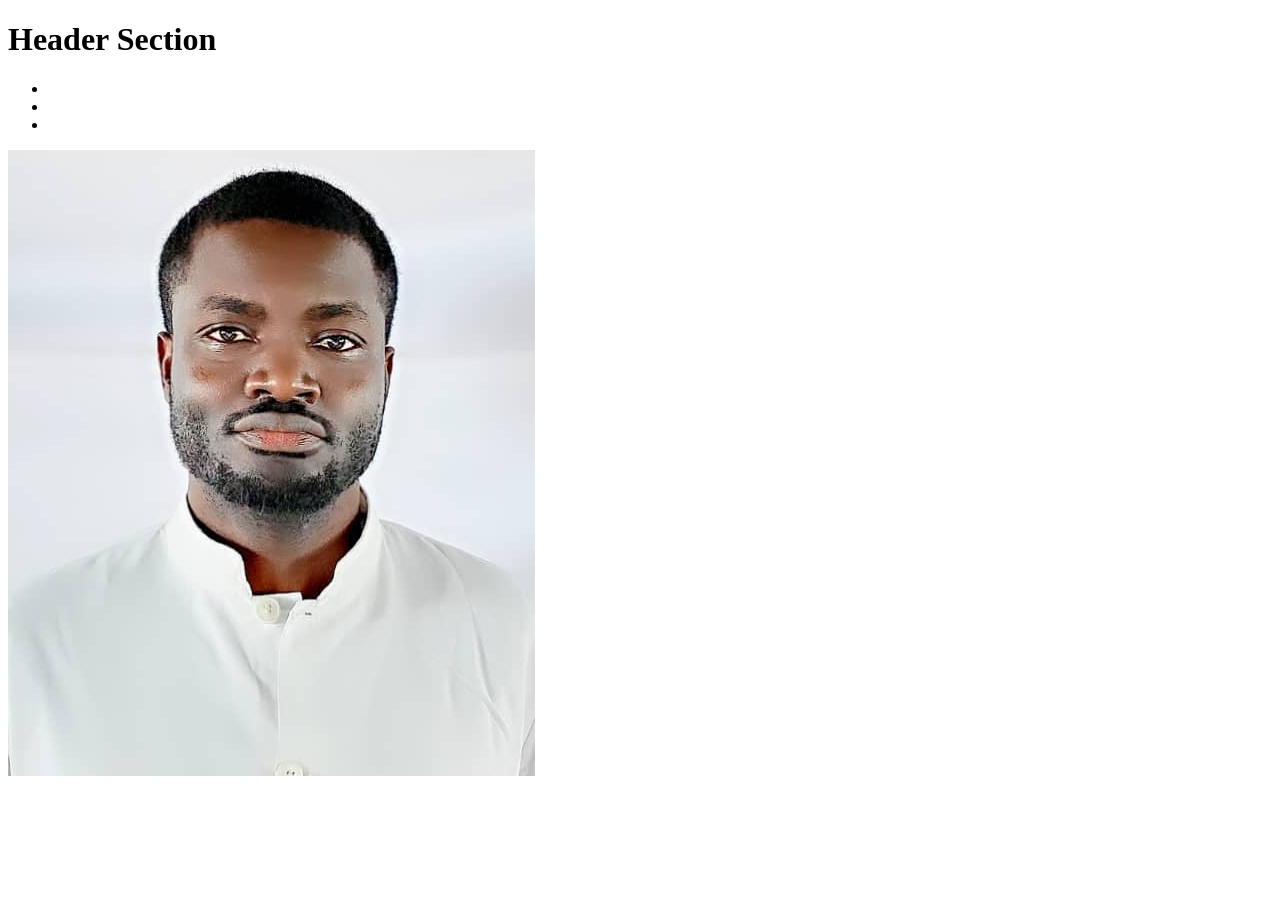
==== index.html @ 9ecb87b6 "tr skjnd" ====
<!DOCTYPE html>
<html lang="en">
<head>
    <meta charset="UTF-8">
    <meta name="viewport" content="width=device-width, initial-scale=1.0">
    <title>education</title>
</head>
<body>
    <header>
        <h1> Header Section</h1>
        <nav>
            <ul>
                <li><a href=""></a></li>
                <li><a href=""></a></li>
                <li><a href=""></a></li>
            </ul>
        </nav>
    </header>
    <section>
        <img src="IMG-20251019-WA0015.jpg" alt="" sizes="" srcset="">
    </section>
</body>
</html>
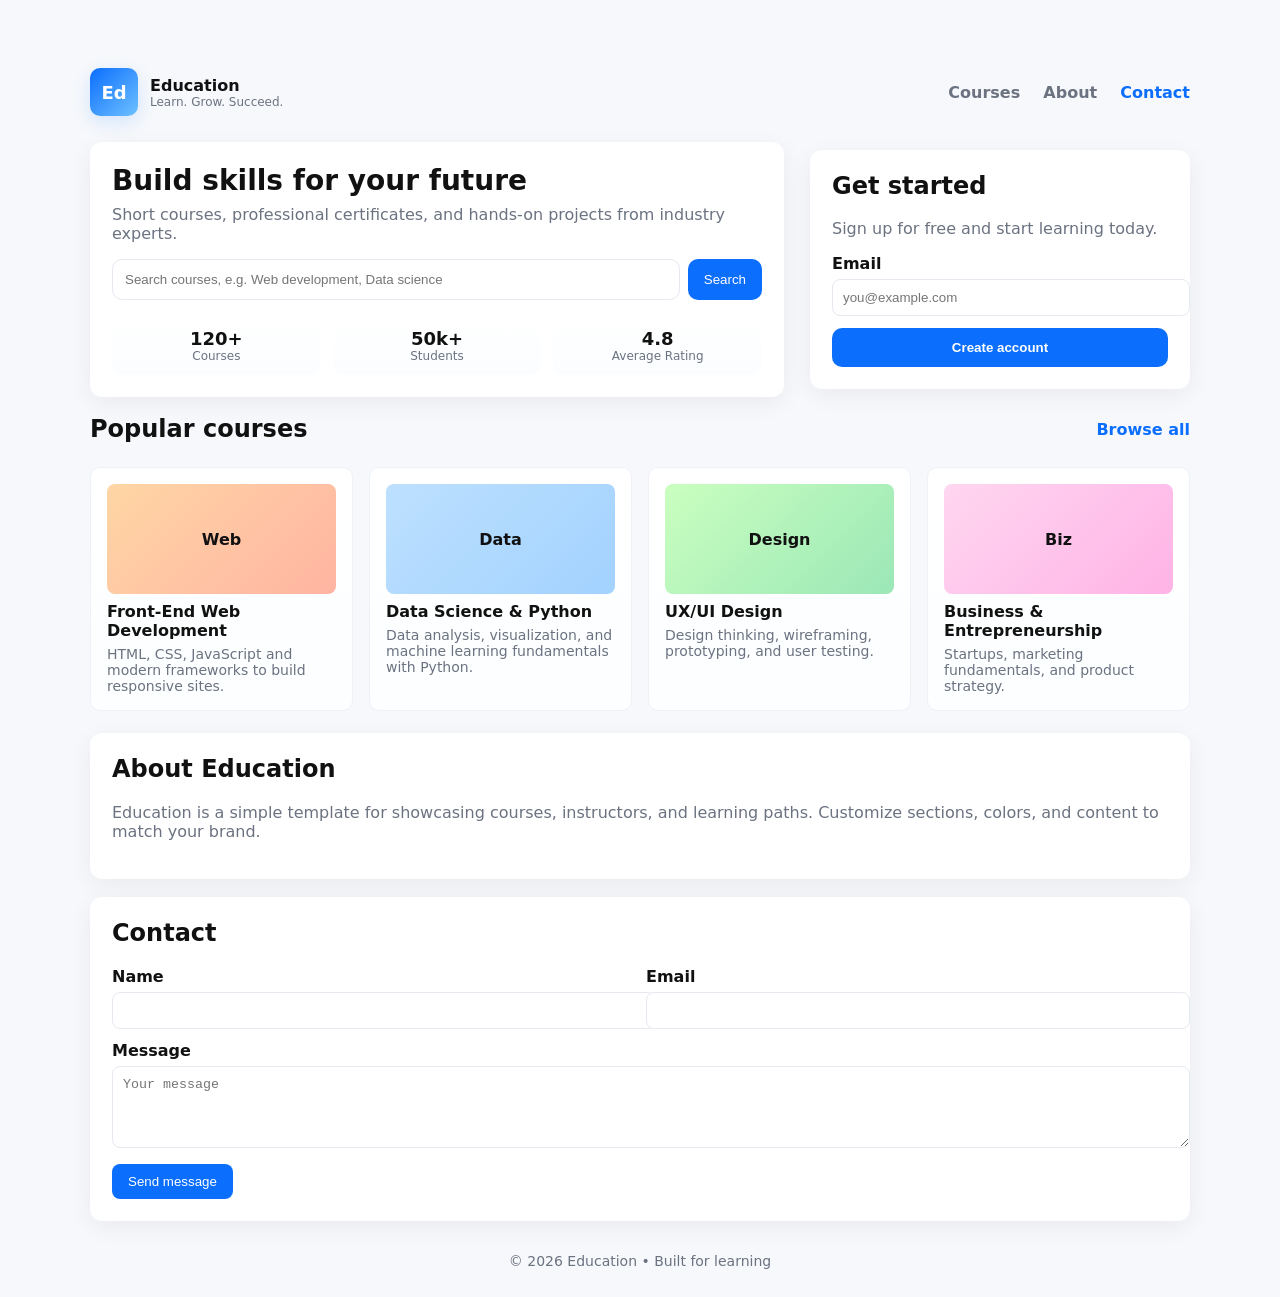
==== commit 69735634: "it hi" ====
--- a/index.html
+++ b/index.html
@@ -1,23 +1,172 @@
-<!DOCTYPE html>
+<!doctype html>
 <html lang="en">
 <head>
-    <meta charset="UTF-8">
-    <meta name="viewport" content="width=device-width, initial-scale=1.0">
-    <title>education</title>
+    <meta charset="utf-8" />
+    <meta name="viewport" content="width=device-width,initial-scale=1" />
+    <title>Education</title>
+    <style>
+        :root{
+            --bg:#f6f8fb;
+            --card:#ffffff;
+            --accent:#0b6efd;
+            --muted:#6b7280;
+            --radius:12px;
+            font-family: Inter, system-ui, -apple-system, "Segoe UI", Roboto, "Helvetica Neue", Arial;
+        }
+        html,body{height:100%;margin:0;background:var(--bg);color:#111}
+        .container{max-width:1100px;margin:40px auto;padding:28px}
+        header{display:flex;align-items:center;justify-content:space-between;gap:16px}
+        .brand{display:flex;align-items:center;gap:12px}
+        .logo{
+            width:48px;height:48px;border-radius:10px;background:linear-gradient(135deg,#0b6efd,#6ec1ff);
+            display:flex;align-items:center;justify-content:center;color:white;font-weight:700;font-size:18px;
+            box-shadow:0 6px 18px rgba(11,110,253,0.14)
+        }
+        nav a{margin-left:18px;color:var(--muted);text-decoration:none;font-weight:600}
+        nav a.primary{color:var(--accent)}
+        .hero{display:grid;grid-template-columns:1fr 380px;gap:26px;margin-top:26px;align-items:center}
+        .card{background:var(--card);padding:22px;border-radius:var(--radius);box-shadow:0 6px 24px rgba(16,24,40,0.06)}
+        h1{margin:0 0 8px 0;font-size:28px}
+        p.lead{margin:0;color:var(--muted)}
+        .search{display:flex;gap:8px;margin-top:16px}
+        .search input{flex:1;padding:12px;border:1px solid #e6e9ef;border-radius:10px}
+        .search button{background:var(--accent);color:#fff;border:0;padding:12px 16px;border-radius:10px;cursor:pointer}
+        .stats{display:flex;gap:12px;margin-top:16px}
+        .stat{flex:1;background:linear-gradient(180deg,#fff,#fbfdff);padding:12px;border-radius:10px;text-align:center}
+        .courses{display:grid;grid-template-columns:repeat(auto-fit,minmax(220px,1fr));gap:16px;margin-top:24px}
+        .course{padding:16px;border-radius:10px;background:linear-gradient(180deg,#fff,#fcfeff);border:1px solid #eef2f7}
+        .course h3{margin:8px 0 6px 0;font-size:16px}
+        .course p{margin:0;color:var(--muted);font-size:14px}
+        footer{margin-top:32px;text-align:center;color:var(--muted);font-size:14px}
+        form label{display:block;margin-bottom:6px;font-weight:600}
+        form input, form textarea{width:100%;padding:10px;border:1px solid #e6e9ef;border-radius:8px}
+        .row{display:flex;gap:12px}
+        @media (max-width:880px){
+            .hero{grid-template-columns:1fr}
+        }
+    </style>
 </head>
 <body>
-    <header>
-        <h1> Header Section</h1>
-        <nav>
-            <ul>
-                <li><a href=""></a></li>
-                <li><a href=""></a></li>
-                <li><a href=""></a></li>
-            </ul>
-        </nav>
-    </header>
-    <section>
-        <img src="IMG-20251019-WA0015.jpg" alt="" sizes="" srcset="">
-    </section>
+    <div class="container">
+        <header>
+            <div class="brand">
+                <div class="logo">Ed</div>
+                <div>
+                    <div style="font-weight:700">Education</div>
+                    <div style="font-size:12px;color:var(--muted)">Learn. Grow. Succeed.</div>
+                </div>
+            </div>
+            <nav>
+                <a href="#courses">Courses</a>
+                <a href="#about">About</a>
+                <a href="#contact" class="primary">Contact</a>
+            </nav>
+        </header>
+
+        <section class="hero">
+            <div class="card">
+                <h1>Build skills for your future</h1>
+                <p class="lead">Short courses, professional certificates, and hands-on projects from industry experts.</p>
+
+                <div class="search" role="search" aria-label="Search courses">
+                    <input type="search" placeholder="Search courses, e.g. Web development, Data science" />
+                    <button>Search</button>
+                </div>
+
+                <div class="stats" aria-hidden="true">
+                    <div class="stat">
+                        <div style="font-weight:700;font-size:18px">120+</div>
+                        <div style="font-size:12px;color:var(--muted)">Courses</div>
+                    </div>
+                    <div class="stat">
+                        <div style="font-weight:700;font-size:18px">50k+</div>
+                        <div style="font-size:12px;color:var(--muted)">Students</div>
+                    </div>
+                    <div class="stat">
+                        <div style="font-weight:700;font-size:18px">4.8</div>
+                        <div style="font-size:12px;color:var(--muted)">Average Rating</div>
+                    </div>
+                </div>
+            </div>
+
+            <aside class="card" aria-labelledby="signup-title">
+                <h2 id="signup-title" style="margin-top:0">Get started</h2>
+                <p style="margin-top:6px;color:var(--muted)">Sign up for free and start learning today.</p>
+                <form style="margin-top:12px" onsubmit="alert('Form submitted (demo)');return false;">
+                    <label for="email">Email</label>
+                    <input id="email" type="email" placeholder="you@example.com" required />
+                    <div style="height:12px"></div>
+                    <button type="submit" style="width:100%;padding:12px;border-radius:10px;border:0;background:var(--accent);color:white;font-weight:700;cursor:pointer">Create account</button>
+                </form>
+            </aside>
+        </section>
+
+        <section id="courses" style="margin-top:18px">
+            <div style="display:flex;justify-content:space-between;align-items:center">
+                <h2 style="margin:0">Popular courses</h2>
+                <a href="#courses" style="color:var(--accent);text-decoration:none;font-weight:700">Browse all</a>
+            </div>
+
+            <div class="courses" role="list">
+                <article class="course" role="listitem">
+                    <div style="height:110px;border-radius:8px;background:linear-gradient(135deg,#ffd6a5,#ffb4a2);display:flex;align-items:center;justify-content:center;font-weight:700">Web</div>
+                    <h3>Front-End Web Development</h3>
+                    <p>HTML, CSS, JavaScript and modern frameworks to build responsive sites.</p>
+                </article>
+
+                <article class="course" role="listitem">
+                    <div style="height:110px;border-radius:8px;background:linear-gradient(135deg,#bde0fe,#a2d2ff);display:flex;align-items:center;justify-content:center;font-weight:700">Data</div>
+                    <h3>Data Science & Python</h3>
+                    <p>Data analysis, visualization, and machine learning fundamentals with Python.</p>
+                </article>
+
+                <article class="course" role="listitem">
+                    <div style="height:110px;border-radius:8px;background:linear-gradient(135deg,#caffbf,#9be7b7);display:flex;align-items:center;justify-content:center;font-weight:700">Design</div>
+                    <h3>UX/UI Design</h3>
+                    <p>Design thinking, wireframing, prototyping, and user testing.</p>
+                </article>
+
+                <article class="course" role="listitem">
+                    <div style="height:110px;border-radius:8px;background:linear-gradient(135deg,#ffd6f0,#ffb3e6);display:flex;align-items:center;justify-content:center;font-weight:700">Biz</div>
+                    <h3>Business & Entrepreneurship</h3>
+                    <p>Startups, marketing fundamentals, and product strategy.</p>
+                </article>
+            </div>
+        </section>
+
+        <section id="about" class="card" style="margin-top:22px">
+            <h2 style="margin-top:0">About Education</h2>
+            <p style="color:var(--muted)">Education is a simple template for showcasing courses, instructors, and learning paths. Customize sections, colors, and content to match your brand.</p>
+        </section>
+
+        <section id="contact" class="card" style="margin-top:18px">
+            <h2 style="margin-top:0">Contact</h2>
+            <form onsubmit="alert('Message sent (demo)');return false;">
+                <div class="row" style="margin-bottom:12px">
+                    <div style="flex:1">
+                        <label for="name">Name</label>
+                        <input id="name" required />
+                    </div>
+                    <div style="flex:1">
+                        <label for="email2">Email</label>
+                        <input id="email2" type="email" required />
+                    </div>
+                </div>
+                <label for="message">Message</label>
+                <textarea id="message" rows="4" placeholder="Your message"></textarea>
+                <div style="height:12px"></div>
+                <button type="submit" style="background:var(--accent);color:#fff;border:0;padding:10px 16px;border-radius:8px;cursor:pointer">Send message</button>
+            </form>
+        </section>
+
+        <footer>
+            © <span id="year"></span> Education • Built for learning
+        </footer>
+    </div>
+
+    <script>
+        document.getElementById('year').textContent = new Date().getFullYear();
+    </script>
 </body>
-</html>+</html>
+</div></section></div>
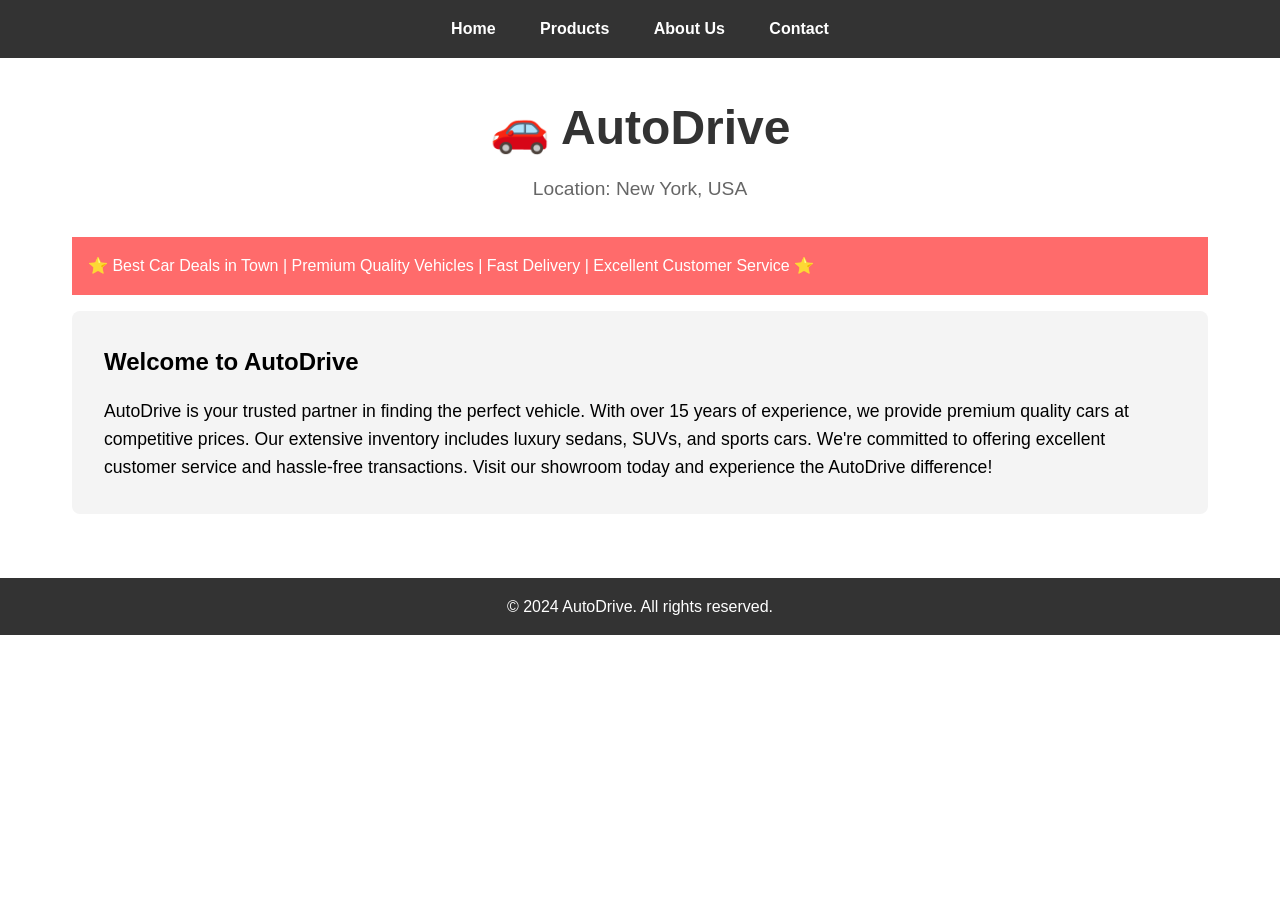
==== commit 0bc03a07: "dgg yyh" ====
--- a/index.html
+++ b/index.html
@@ -1,172 +1,57 @@
-<!doctype html>
+<!DOCTYPE html>
 <html lang="en">
 <head>
-    <meta charset="utf-8" />
-    <meta name="viewport" content="width=device-width,initial-scale=1" />
-    <title>Education</title>
-    <style>
-        :root{
-            --bg:#f6f8fb;
-            --card:#ffffff;
-            --accent:#0b6efd;
-            --muted:#6b7280;
-            --radius:12px;
-            font-family: Inter, system-ui, -apple-system, "Segoe UI", Roboto, "Helvetica Neue", Arial;
-        }
-        html,body{height:100%;margin:0;background:var(--bg);color:#111}
-        .container{max-width:1100px;margin:40px auto;padding:28px}
-        header{display:flex;align-items:center;justify-content:space-between;gap:16px}
-        .brand{display:flex;align-items:center;gap:12px}
-        .logo{
-            width:48px;height:48px;border-radius:10px;background:linear-gradient(135deg,#0b6efd,#6ec1ff);
-            display:flex;align-items:center;justify-content:center;color:white;font-weight:700;font-size:18px;
-            box-shadow:0 6px 18px rgba(11,110,253,0.14)
-        }
-        nav a{margin-left:18px;color:var(--muted);text-decoration:none;font-weight:600}
-        nav a.primary{color:var(--accent)}
-        .hero{display:grid;grid-template-columns:1fr 380px;gap:26px;margin-top:26px;align-items:center}
-        .card{background:var(--card);padding:22px;border-radius:var(--radius);box-shadow:0 6px 24px rgba(16,24,40,0.06)}
-        h1{margin:0 0 8px 0;font-size:28px}
-        p.lead{margin:0;color:var(--muted)}
-        .search{display:flex;gap:8px;margin-top:16px}
-        .search input{flex:1;padding:12px;border:1px solid #e6e9ef;border-radius:10px}
-        .search button{background:var(--accent);color:#fff;border:0;padding:12px 16px;border-radius:10px;cursor:pointer}
-        .stats{display:flex;gap:12px;margin-top:16px}
-        .stat{flex:1;background:linear-gradient(180deg,#fff,#fbfdff);padding:12px;border-radius:10px;text-align:center}
-        .courses{display:grid;grid-template-columns:repeat(auto-fit,minmax(220px,1fr));gap:16px;margin-top:24px}
-        .course{padding:16px;border-radius:10px;background:linear-gradient(180deg,#fff,#fcfeff);border:1px solid #eef2f7}
-        .course h3{margin:8px 0 6px 0;font-size:16px}
-        .course p{margin:0;color:var(--muted);font-size:14px}
-        footer{margin-top:32px;text-align:center;color:var(--muted);font-size:14px}
-        form label{display:block;margin-bottom:6px;font-weight:600}
-        form input, form textarea{width:100%;padding:10px;border:1px solid #e6e9ef;border-radius:8px}
-        .row{display:flex;gap:12px}
-        @media (max-width:880px){
-            .hero{grid-template-columns:1fr}
-        }
-    </style>
+	<meta charset="UTF-8">
+	<meta name="viewport" content="width=device-width, initial-scale=1.0">
+	<title>AutoDrive - Premium Car Sales</title>
+	<style>
+		* { margin: 0; padding: 0; box-sizing: border-box; }
+		body { font-family: Arial, sans-serif; line-height: 1.6; }
+		nav { background: #333; padding: 1rem; text-align: center; }
+		nav a { color: white; text-decoration: none; margin: 0 20px; font-weight: bold; }
+		nav a:hover { color: #ff6b6b; }
+		.container { max-width: 1200px; margin: 0 auto; padding: 2rem; }
+		.header { text-align: center; margin-bottom: 2rem; }
+		.header h1 { color: #333; font-size: 3rem; margin-bottom: 0.5rem; }
+		.header p { color: #666; font-size: 1.2rem; }
+		.marquee { background: #ff6b6b; color: white; padding: 1rem; margin: 1rem 0; overflow: hidden; }
+		.marquee-text { animation: scroll 10s linear infinite; white-space: nowrap; }
+		@keyframes scroll { 0% { transform: translateX(100%); } 100% { transform: translateX(-100%); } }
+		.description { background: #f4f4f4; padding: 2rem; border-radius: 8px; }
+		footer { background: #333; color: white; text-align: center; padding: 1rem; margin-top: 2rem; }
+	</style>
 </head>
 <body>
-    <div class="container">
-        <header>
-            <div class="brand">
-                <div class="logo">Ed</div>
-                <div>
-                    <div style="font-weight:700">Education</div>
-                    <div style="font-size:12px;color:var(--muted)">Learn. Grow. Succeed.</div>
-                </div>
-            </div>
-            <nav>
-                <a href="#courses">Courses</a>
-                <a href="#about">About</a>
-                <a href="#contact" class="primary">Contact</a>
-            </nav>
-        </header>
+	<nav>
+		<a href="index.html">Home</a>
+		<a href="products.html">Products</a>
+		<a href="about.html">About Us</a>
+		<a href="contact.html">Contact</a>
+	</nav>
 
-        <section class="hero">
-            <div class="card">
-                <h1>Build skills for your future</h1>
-                <p class="lead">Short courses, professional certificates, and hands-on projects from industry experts.</p>
+	<div class="container">
+		<div class="header">
+			<h1>🚗 AutoDrive</h1>
+			<p>Location: New York, USA</p>
+		</div>
 
-                <div class="search" role="search" aria-label="Search courses">
-                    <input type="search" placeholder="Search courses, e.g. Web development, Data science" />
-                    <button>Search</button>
-                </div>
+		<div class="marquee">
+			<div class="marquee-text">⭐ Best Car Deals in Town | Premium Quality Vehicles | Fast Delivery | Excellent Customer Service ⭐</div>
+		</div>
 
-                <div class="stats" aria-hidden="true">
-                    <div class="stat">
-                        <div style="font-weight:700;font-size:18px">120+</div>
-                        <div style="font-size:12px;color:var(--muted)">Courses</div>
-                    </div>
-                    <div class="stat">
-                        <div style="font-weight:700;font-size:18px">50k+</div>
-                        <div style="font-size:12px;color:var(--muted)">Students</div>
-                    </div>
-                    <div class="stat">
-                        <div style="font-weight:700;font-size:18px">4.8</div>
-                        <div style="font-size:12px;color:var(--muted)">Average Rating</div>
-                    </div>
-                </div>
-            </div>
+		<div class="description">
+			<h2>Welcome to AutoDrive</h2>
+			<p style="margin-top: 1rem; font-size: 1.1rem;">
+				AutoDrive is your trusted partner in finding the perfect vehicle. With over 15 years of experience, 
+				we provide premium quality cars at competitive prices. Our extensive inventory includes luxury sedans, 
+				SUVs, and sports cars. We're committed to offering excellent customer service and hassle-free transactions. 
+				Visit our showroom today and experience the AutoDrive difference!
+			</p>
+		</div>
+	</div>
 
-            <aside class="card" aria-labelledby="signup-title">
-                <h2 id="signup-title" style="margin-top:0">Get started</h2>
-                <p style="margin-top:6px;color:var(--muted)">Sign up for free and start learning today.</p>
-                <form style="margin-top:12px" onsubmit="alert('Form submitted (demo)');return false;">
-                    <label for="email">Email</label>
-                    <input id="email" type="email" placeholder="you@example.com" required />
-                    <div style="height:12px"></div>
-                    <button type="submit" style="width:100%;padding:12px;border-radius:10px;border:0;background:var(--accent);color:white;font-weight:700;cursor:pointer">Create account</button>
-                </form>
-            </aside>
-        </section>
-
-        <section id="courses" style="margin-top:18px">
-            <div style="display:flex;justify-content:space-between;align-items:center">
-                <h2 style="margin:0">Popular courses</h2>
-                <a href="#courses" style="color:var(--accent);text-decoration:none;font-weight:700">Browse all</a>
-            </div>
-
-            <div class="courses" role="list">
-                <article class="course" role="listitem">
-                    <div style="height:110px;border-radius:8px;background:linear-gradient(135deg,#ffd6a5,#ffb4a2);display:flex;align-items:center;justify-content:center;font-weight:700">Web</div>
-                    <h3>Front-End Web Development</h3>
-                    <p>HTML, CSS, JavaScript and modern frameworks to build responsive sites.</p>
-                </article>
-
-                <article class="course" role="listitem">
-                    <div style="height:110px;border-radius:8px;background:linear-gradient(135deg,#bde0fe,#a2d2ff);display:flex;align-items:center;justify-content:center;font-weight:700">Data</div>
-                    <h3>Data Science & Python</h3>
-                    <p>Data analysis, visualization, and machine learning fundamentals with Python.</p>
-                </article>
-
-                <article class="course" role="listitem">
-                    <div style="height:110px;border-radius:8px;background:linear-gradient(135deg,#caffbf,#9be7b7);display:flex;align-items:center;justify-content:center;font-weight:700">Design</div>
-                    <h3>UX/UI Design</h3>
-                    <p>Design thinking, wireframing, prototyping, and user testing.</p>
-                </article>
-
-                <article class="course" role="listitem">
-                    <div style="height:110px;border-radius:8px;background:linear-gradient(135deg,#ffd6f0,#ffb3e6);display:flex;align-items:center;justify-content:center;font-weight:700">Biz</div>
-                    <h3>Business & Entrepreneurship</h3>
-                    <p>Startups, marketing fundamentals, and product strategy.</p>
-                </article>
-            </div>
-        </section>
-
-        <section id="about" class="card" style="margin-top:22px">
-            <h2 style="margin-top:0">About Education</h2>
-            <p style="color:var(--muted)">Education is a simple template for showcasing courses, instructors, and learning paths. Customize sections, colors, and content to match your brand.</p>
-        </section>
-
-        <section id="contact" class="card" style="margin-top:18px">
-            <h2 style="margin-top:0">Contact</h2>
-            <form onsubmit="alert('Message sent (demo)');return false;">
-                <div class="row" style="margin-bottom:12px">
-                    <div style="flex:1">
-                        <label for="name">Name</label>
-                        <input id="name" required />
-                    </div>
-                    <div style="flex:1">
-                        <label for="email2">Email</label>
-                        <input id="email2" type="email" required />
-                    </div>
-                </div>
-                <label for="message">Message</label>
-                <textarea id="message" rows="4" placeholder="Your message"></textarea>
-                <div style="height:12px"></div>
-                <button type="submit" style="background:var(--accent);color:#fff;border:0;padding:10px 16px;border-radius:8px;cursor:pointer">Send message</button>
-            </form>
-        </section>
-
-        <footer>
-            © <span id="year"></span> Education • Built for learning
-        </footer>
-    </div>
-
-    <script>
-        document.getElementById('year').textContent = new Date().getFullYear();
-    </script>
+	<footer>
+		<p>&copy; 2024 AutoDrive. All rights reserved.</p>
+	</footer>
 </body>
-</html>
-</div></section></div>+</html>
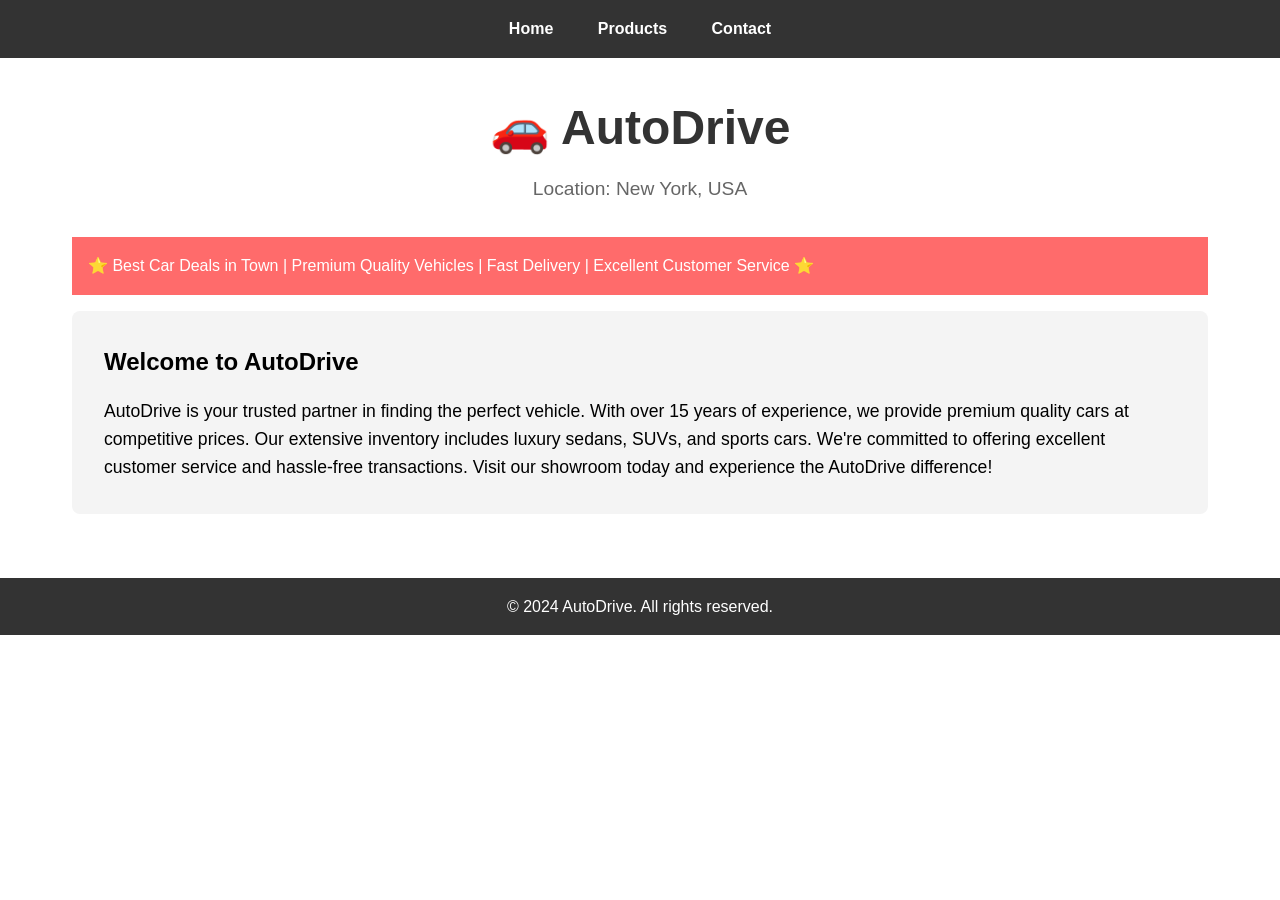
==== commit c48093ce: "me editah" ====
--- a/index.html
+++ b/index.html
@@ -24,8 +24,7 @@
 <body>
 	<nav>
 		<a href="index.html">Home</a>
-		<a href="products.html">Products</a>
-		<a href="about.html">About Us</a>
+		<a href="about.html">Products</a>
 		<a href="contact.html">Contact</a>
 	</nav>
 
